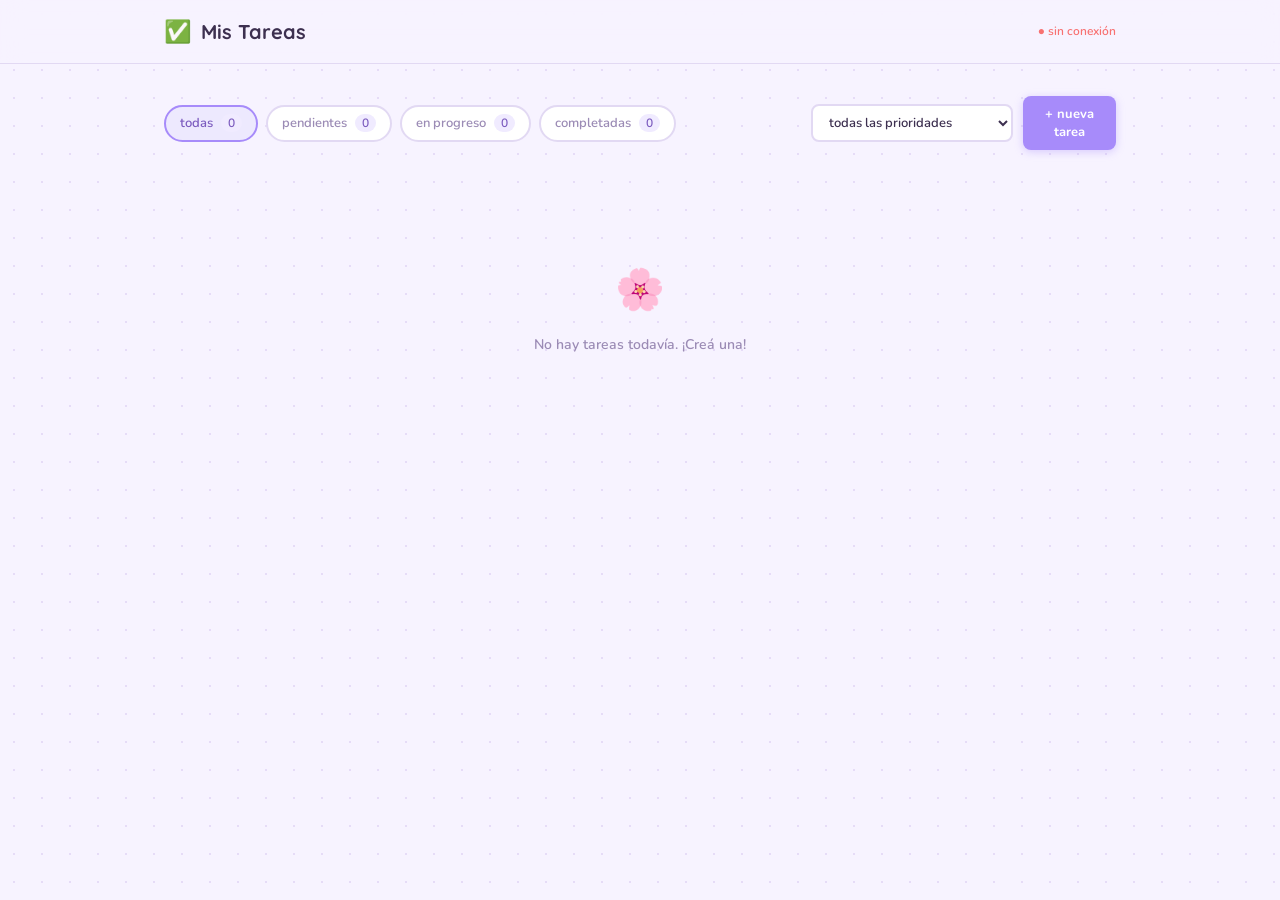
==== frontend/index.html @ ec0c7278 "feat: gestor de tareas fullstack con spring boot y postgresql" ====
<!DOCTYPE html>
<html lang="es">
<head>
    <meta charset="UTF-8" />
    <meta name="viewport" content="width=device-width, initial-scale=1.0" />
    <title>Gestor de Tareas</title>
    <link rel="preconnect" href="https://fonts.googleapis.com" />
    <link rel="preconnect" href="https://fonts.gstatic.com" crossorigin />
    <link href="https://fonts.googleapis.com/css2?family=Nunito:wght@400;500;600;700;800&family=Quicksand:wght@400;500;600;700&display=swap" rel="stylesheet" />
    <link rel="stylesheet" href="style.css" />
</head>
<body>

    <div class="bg-dots"></div>

    <header>
        <div class="header-inner">
            <div class="logo">
                <span class="logo-icon">✅</span>
                <span class="logo-text">Mis Tareas</span>
            </div>
            <div class="header-meta">
                <span class="api-status" id="apiStatus">● conectando...</span>
            </div>
        </div>
    </header>

    <main>
        <!-- Barra de filtros y estadísticas -->
        <section class="topbar">
            <div class="stats" id="statsBar">
                <span class="stat-chip active" data-filter="all">todas <em id="countAll">0</em></span>
                <span class="stat-chip" data-filter="PENDING">pendientes <em id="countPending">0</em></span>
                <span class="stat-chip" data-filter="IN_PROGRESS">en progreso <em id="countInProgress">0</em></span>
                <span class="stat-chip" data-filter="DONE">completadas <em id="countDone">0</em></span>
            </div>
            <div class="filters">
                <select id="filterPriority" class="filter-select">
                    <option value="">todas las prioridades</option>
                    <option value="HIGH">🔴 alta</option>
                    <option value="MEDIUM">🟡 media</option>
                    <option value="LOW">🟢 baja</option>
                </select>
                <button class="btn-new" id="btnOpenModal">+ nueva tarea</button>
            </div>
        </section>

        <!-- Lista de tareas -->
        <section class="task-grid" id="taskGrid">
            <div class="empty-state" id="emptyState">
                <p class="empty-icon">🌸</p>
                <p>No hay tareas todavía. ¡Creá una!</p>
            </div>
        </section>
    </main>

    <!-- Modal crear/editar -->
    <div class="modal-overlay" id="modalOverlay">
        <div class="modal">
            <div class="modal-header">
                <h2 id="modalTitle">Nueva tarea</h2>
                <button class="modal-close" id="btnCloseModal">✕</button>
            </div>
            <div class="modal-body">
                <input type="hidden" id="taskId" />

                <div class="field">
                    <label for="taskTitle">Título <span class="required">*</span></label>
                    <input type="text" id="taskTitle" placeholder="¿Qué hay que hacer?" maxlength="255" />
                </div>

                <div class="field">
                    <label for="taskDescription">Descripción</label>
                    <textarea id="taskDescription" placeholder="Agregá más detalles..." rows="3"></textarea>
                </div>

                <div class="field-row">
                    <div class="field">
                        <label for="taskPriority">Prioridad <span class="required">*</span></label>
                        <select id="taskPriority">
                            <option value="LOW">🟢 Baja</option>
                            <option value="MEDIUM" selected>🟡 Media</option>
                            <option value="HIGH">🔴 Alta</option>
                        </select>
                    </div>
                    <div class="field">
                        <label for="taskStatus">Estado</label>
                        <select id="taskStatus">
                            <option value="PENDING">Pendiente</option>
                            <option value="IN_PROGRESS">En progreso</option>
                            <option value="DONE">Completada</option>
                        </select>
                    </div>
                </div>

                <div class="field">
                    <label for="taskDueDate">Fecha límite</label>
                    <input type="date" id="taskDueDate" />
                </div>

                <div class="error-msg" id="formError"></div>

                <div class="modal-actions">
                    <button class="btn-cancel" id="btnCancel">Cancelar</button>
                    <button class="btn-save" id="btnSave">Guardar tarea</button>
                </div>
            </div>
        </div>
    </div>

    <!-- Modal confirmar eliminación -->
    <div class="modal-overlay" id="deleteOverlay">
        <div class="modal modal-sm">
            <div class="modal-header">
                <h2>¿Eliminar tarea?</h2>
                <button class="modal-close" id="btnCloseDelete">✕</button>
            </div>
            <div class="modal-body">
                <p class="confirm-text">Esta acción no se puede deshacer.</p>
                <div class="modal-actions">
                    <button class="btn-cancel" id="btnCancelDelete">Cancelar</button>
                    <button class="btn-delete" id="btnConfirmDelete">Eliminar</button>
                </div>
            </div>
        </div>
    </div>

    <script src="app.js"></script>
</body>
</html>
---- frontend/style.css ----
/* ===========================
   VARIABLES & RESET
   =========================== */
:root {
    --bg:         #f7f3ff;
    --surface:    #ffffff;
    --surface-2:  #f0ebff;
    --border:     #e2d9f3;
    --border-h:   #c4b0e8;
    --text:       #3d3050;
    --muted:      #9b8bb5;
    --accent:     #a78bfa;
    --accent-dark:#7c5cbf;
    --accent-soft:#ede9fe;
    --red:        #f87171;
    --red-soft:   #fee2e2;
    --yellow:     #fbbf24;
    --yellow-soft:#fef9c3;
    --green:      #34d399;
    --green-soft: #d1fae5;
    --pink:       #f9a8d4;
    --radius:     12px;
    --radius-sm:  8px;
    --sans:       'Nunito', sans-serif;
    --display:    'Quicksand', sans-serif;
    --shadow:     0 2px 12px rgba(167,139,250,.15);
    --shadow-h:   0 4px 20px rgba(167,139,250,.25);
}

*, *::before, *::after { box-sizing: border-box; margin: 0; padding: 0; }

body {
    background: var(--bg);
    color: var(--text);
    font-family: var(--sans);
    font-size: 14px;
    line-height: 1.6;
    min-height: 100vh;
    overflow-x: hidden;
}

/* Fondo con puntitos */
.bg-dots {
    position: fixed;
    inset: 0;
    background-image: radial-gradient(circle, #c4b0e8 1px, transparent 1px);
    background-size: 28px 28px;
    opacity: .35;
    pointer-events: none;
    z-index: 0;
}

/* ===========================
   HEADER
   =========================== */
header {
    position: sticky;
    top: 0;
    z-index: 100;
    border-bottom: 1px solid var(--border);
    background: rgba(247,243,255,.85);
    backdrop-filter: blur(12px);
}

.header-inner {
    max-width: 1000px;
    margin: 0 auto;
    padding: 14px 24px;
    display: flex;
    align-items: center;
    justify-content: space-between;
}

.logo {
    display: flex;
    align-items: center;
    gap: 10px;
    font-family: var(--display);
    font-size: 20px;
    font-weight: 700;
    color: var(--text);
}

.logo-icon { font-size: 22px; }

.api-status {
    font-size: 12px;
    font-weight: 600;
    color: var(--muted);
    transition: color .3s;
}

.api-status.online  { color: var(--green); }
.api-status.offline { color: var(--red); }

/* ===========================
   MAIN LAYOUT
   =========================== */
main {
    position: relative;
    z-index: 1;
    max-width: 1000px;
    margin: 0 auto;
    padding: 32px 24px 80px;
}

/* ===========================
   TOPBAR
   =========================== */
.topbar {
    display: flex;
    align-items: center;
    justify-content: space-between;
    flex-wrap: wrap;
    gap: 16px;
    margin-bottom: 28px;
}

.stats {
    display: flex;
    gap: 8px;
    flex-wrap: wrap;
}

.stat-chip {
    font-size: 13px;
    font-weight: 600;
    padding: 6px 14px;
    border: 2px solid var(--border);
    border-radius: 999px;
    cursor: pointer;
    color: var(--muted);
    background: var(--surface);
    transition: all .2s;
    user-select: none;
}

.stat-chip em {
    font-style: normal;
    background: var(--surface-2);
    padding: 1px 7px;
    border-radius: 999px;
    margin-left: 5px;
    font-size: 12px;
    color: var(--accent-dark);
}

.stat-chip:hover,
.stat-chip.active {
    border-color: var(--accent);
    color: var(--accent-dark);
    background: var(--accent-soft);
}

.filters {
    display: flex;
    gap: 10px;
    align-items: center;
}

.filter-select {
    background: var(--surface);
    border: 2px solid var(--border);
    color: var(--text);
    padding: 7px 12px;
    border-radius: var(--radius-sm);
    font-family: var(--sans);
    font-size: 13px;
    font-weight: 600;
    cursor: pointer;
    outline: none;
    transition: border-color .2s;
}

.filter-select:hover { border-color: var(--accent); }

.btn-new {
    background: var(--accent);
    color: #fff;
    border: none;
    padding: 9px 20px;
    border-radius: var(--radius-sm);
    font-family: var(--sans);
    font-size: 13px;
    font-weight: 700;
    cursor: pointer;
    transition: background .2s, transform .1s, box-shadow .2s;
    box-shadow: 0 2px 8px rgba(167,139,250,.4);
}

.btn-new:hover  { background: var(--accent-dark); box-shadow: var(--shadow-h); }
.btn-new:active { transform: scale(.97); }

/* ===========================
   TASK GRID
   =========================== */
.task-grid {
    display: grid;
    grid-template-columns: repeat(auto-fill, minmax(280px, 1fr));
    gap: 16px;
}

.empty-state {
    grid-column: 1 / -1;
    text-align: center;
    padding: 80px 20px;
    color: var(--muted);
    font-weight: 600;
}

.empty-icon {
    font-size: 40px;
    margin-bottom: 12px;
}

/* Tarjeta de tarea */
.task-card {
    background: var(--surface);
    border: 2px solid var(--border);
    border-radius: var(--radius);
    padding: 20px;
    display: flex;
    flex-direction: column;
    gap: 12px;
    transition: border-color .2s, transform .15s, box-shadow .2s;
    animation: fadeIn .25s ease;
    box-shadow: var(--shadow);
}

.task-card:hover {
    border-color: var(--accent);
    transform: translateY(-3px);
    box-shadow: var(--shadow-h);
}

/* Borde superior según prioridad */
.task-card.priority-HIGH   { border-top: 4px solid var(--red); }
.task-card.priority-MEDIUM { border-top: 4px solid var(--yellow); }
.task-card.priority-LOW    { border-top: 4px solid var(--green); }

.card-header {
    display: flex;
    justify-content: space-between;
    align-items: flex-start;
    gap: 8px;
}

.task-title {
    font-family: var(--display);
    font-size: 15px;
    font-weight: 700;
    line-height: 1.3;
    flex: 1;
    color: var(--text);
}

.task-card.status-DONE .task-title {
    text-decoration: line-through;
    color: var(--muted);
}

.card-actions {
    display: flex;
    gap: 6px;
    flex-shrink: 0;
}

.btn-icon {
    background: var(--surface-2);
    border: 2px solid var(--border);
    color: var(--muted);
    width: 30px;
    height: 30px;
    border-radius: var(--radius-sm);
    cursor: pointer;
    display: flex;
    align-items: center;
    justify-content: center;
    font-size: 13px;
    transition: all .2s;
}

.btn-icon:hover     { border-color: var(--accent); color: var(--accent-dark); background: var(--accent-soft); }
.btn-icon.del:hover { border-color: var(--red); color: var(--red); background: var(--red-soft); }

.task-desc {
    font-size: 13px;
    color: var(--muted);
    line-height: 1.5;
}

.card-footer {
    display: flex;
    justify-content: space-between;
    align-items: center;
    margin-top: auto;
}

.badge {
    font-size: 11px;
    font-weight: 700;
    padding: 3px 10px;
    border-radius: 999px;
    text-transform: uppercase;
    letter-spacing: .4px;
}

.badge-status-PENDING     { background: var(--surface-2); color: var(--muted); }
.badge-status-IN_PROGRESS { background: var(--yellow-soft); color: #92650a; }
.badge-status-DONE        { background: var(--green-soft); color: #065f46; }

.due-date {
    font-size: 12px;
    font-weight: 600;
    color: var(--muted);
}

.due-date.overdue { color: var(--red); }

@keyframes fadeIn {
    from { opacity: 0; transform: translateY(8px); }
    to   { opacity: 1; transform: translateY(0); }
}

/* ===========================
   MODAL
   =========================== */
.modal-overlay {
    display: none;
    position: fixed;
    inset: 0;
    background: rgba(61,48,80,.4);
    backdrop-filter: blur(6px);
    z-index: 200;
    align-items: center;
    justify-content: center;
    padding: 20px;
}

.modal-overlay.open { display: flex; }

.modal {
    background: var(--surface);
    border: 2px solid var(--border);
    border-radius: 16px;
    width: 100%;
    max-width: 480px;
    box-shadow: 0 8px 40px rgba(167,139,250,.25);
    animation: slideUp .2s ease;
}

.modal-sm { max-width: 360px; }

@keyframes slideUp {
    from { opacity: 0; transform: translateY(20px); }
    to   { opacity: 1; transform: translateY(0); }
}

.modal-header {
    display: flex;
    justify-content: space-between;
    align-items: center;
    padding: 22px 24px 0;
}

.modal-header h2 {
    font-family: var(--display);
    font-size: 20px;
    font-weight: 700;
    color: var(--text);
}

.modal-close {
    background: var(--surface-2);
    border: 2px solid var(--border);
    color: var(--muted);
    font-size: 14px;
    cursor: pointer;
    width: 32px;
    height: 32px;
    display: flex;
    align-items: center;
    justify-content: center;
    border-radius: var(--radius-sm);
    transition: all .2s;
}

.modal-close:hover { border-color: var(--accent); color: var(--accent-dark); }

.modal-body {
    padding: 20px 24px 24px;
    display: flex;
    flex-direction: column;
    gap: 16px;
}

.field { display: flex; flex-direction: column; gap: 6px; }
.field-row { display: grid; grid-template-columns: 1fr 1fr; gap: 12px; }

label {
    font-size: 12px;
    font-weight: 700;
    color: var(--muted);
    text-transform: uppercase;
    letter-spacing: .5px;
}

.required { color: var(--accent); }

input[type="text"],
input[type="date"],
textarea,
select {
    background: var(--bg);
    border: 2px solid var(--border);
    color: var(--text);
    padding: 10px 12px;
    border-radius: var(--radius-sm);
    font-family: var(--sans);
    font-size: 14px;
    font-weight: 500;
    outline: none;
    transition: border-color .2s, box-shadow .2s;
    width: 100%;
}

input:focus, textarea:focus, select:focus {
    border-color: var(--accent);
    box-shadow: 0 0 0 3px rgba(167,139,250,.2);
}

textarea { resize: vertical; }

.error-msg {
    font-size: 12px;
    font-weight: 600;
    color: var(--red);
    min-height: 18px;
}

.modal-actions {
    display: flex;
    gap: 10px;
    justify-content: flex-end;
}

.btn-cancel {
    background: var(--surface-2);
    border: 2px solid var(--border);
    color: var(--muted);
    padding: 9px 18px;
    border-radius: var(--radius-sm);
    font-family: var(--sans);
    font-size: 13px;
    font-weight: 700;
    cursor: pointer;
    transition: all .2s;
}

.btn-cancel:hover { border-color: var(--accent); color: var(--accent-dark); }

.btn-save {
    background: var(--accent);
    color: #fff;
    border: none;
    padding: 9px 20px;
    border-radius: var(--radius-sm);
    font-family: var(--sans);
    font-size: 13px;
    font-weight: 700;
    cursor: pointer;
    transition: background .2s;
    box-shadow: 0 2px 8px rgba(167,139,250,.35);
}

.btn-save:hover    { background: var(--accent-dark); }
.btn-save:disabled { opacity: .5; cursor: not-allowed; }

.btn-delete {
    background: var(--red);
    color: #fff;
    border: none;
    padding: 9px 20px;
    border-radius: var(--radius-sm);
    font-family: var(--sans);
    font-size: 13px;
    font-weight: 700;
    cursor: pointer;
    transition: opacity .2s;
}

.btn-delete:hover { opacity: .85; }

.confirm-text {
    color: var(--muted);
    font-size: 13px;
    font-weight: 500;
}

/* ===========================
   RESPONSIVE
   =========================== */
@media (max-width: 600px) {
    .topbar { flex-direction: column; align-items: flex-start; }
    .field-row { grid-template-columns: 1fr; }
}
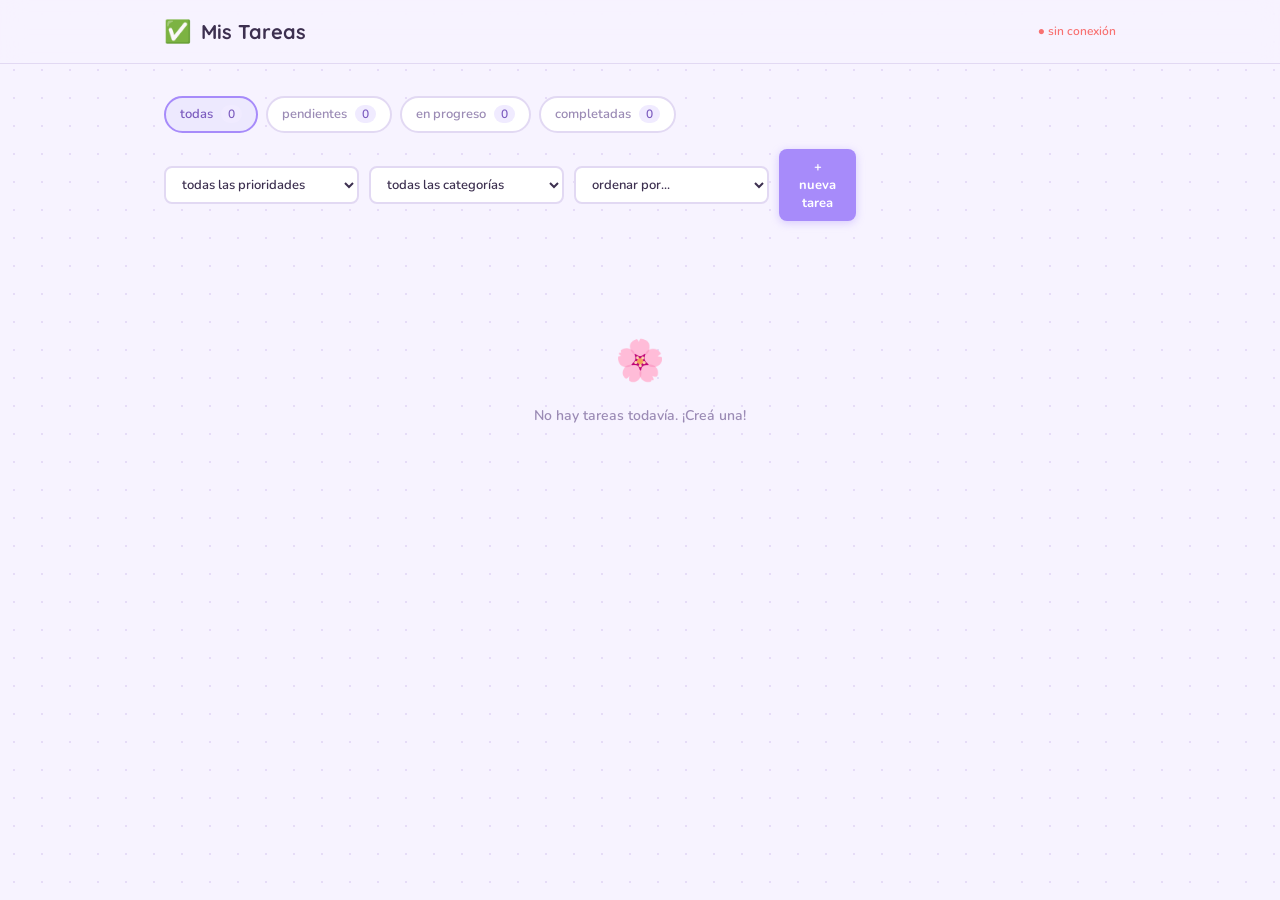
==== commit 677e2ed4: "feat: agrega categorías a las tareas" ====
--- a/frontend/index.html
+++ b/frontend/index.html
@@ -40,6 +40,16 @@
                     <option value="HIGH">🔴 alta</option>
                     <option value="MEDIUM">🟡 media</option>
                     <option value="LOW">🟢 baja</option>
+                </select>
+                <select id="filterCategory" class="filter-select">
+                    <option value="">todas las categorías</option>
+                </select>
+                <select id="sortOrder" class="filter-select">
+                    <option value="">ordenar por...</option>
+                    <option value="priority">prioridad (alta primero)</option>
+                    <option value="dueDate">fecha límite (más próxima)</option>
+                    <option value="status">estado</option>
+                    <option value="recent">más reciente primero</option>
                 </select>
                 <button class="btn-new" id="btnOpenModal">+ nueva tarea</button>
             </div>
@@ -93,9 +103,17 @@
                     </div>
                 </div>
 
-                <div class="field">
-                    <label for="taskDueDate">Fecha límite</label>
-                    <input type="date" id="taskDueDate" />
+                <div class="field-row">
+                    <div class="field">
+                        <label for="taskCategory">Categoría</label>
+                        <select id="taskCategory">
+                            <option value="">Sin categoría</option>
+                        </select>
+                    </div>
+                    <div class="field">
+                        <label for="taskDueDate">Fecha límite</label>
+                        <input type="date" id="taskDueDate" />
+                    </div>
                 </div>
 
                 <div class="error-msg" id="formError"></div>
--- a/frontend/style.css
+++ b/frontend/style.css
@@ -1,6 +1,4 @@
-/* ===========================
-   VARIABLES & RESET
-   =========================== */
+/* VARIABLES & RESET */
 :root {
     --bg:         #f7f3ff;
     --surface:    #ffffff;
@@ -39,7 +37,7 @@
     overflow-x: hidden;
 }
 
-/* Fondo con puntitos */
+/* Fondo */
 .bg-dots {
     position: fixed;
     inset: 0;
@@ -50,9 +48,7 @@
     z-index: 0;
 }
 
-/* ===========================
-   HEADER
-   =========================== */
+/* HEADER */
 header {
     position: sticky;
     top: 0;
@@ -93,9 +89,7 @@
 .api-status.online  { color: var(--green); }
 .api-status.offline { color: var(--red); }
 
-/* ===========================
-   MAIN LAYOUT
-   =========================== */
+/* MAIN LAYOUT */
 main {
     position: relative;
     z-index: 1;
@@ -104,9 +98,7 @@
     padding: 32px 24px 80px;
 }
 
-/* ===========================
-   TOPBAR
-   =========================== */
+/* TOPBAR */
 .topbar {
     display: flex;
     align-items: center;
@@ -191,9 +183,7 @@
 .btn-new:hover  { background: var(--accent-dark); box-shadow: var(--shadow-h); }
 .btn-new:active { transform: scale(.97); }
 
-/* ===========================
-   TASK GRID
-   =========================== */
+/* TASK GRID */
 .task-grid {
     display: grid;
     grid-template-columns: repeat(auto-fill, minmax(280px, 1fr));
@@ -322,9 +312,7 @@
     to   { opacity: 1; transform: translateY(0); }
 }
 
-/* ===========================
-   MODAL
-   =========================== */
+/* MODAL */
 .modal-overlay {
     display: none;
     position: fixed;
@@ -497,9 +485,7 @@
     font-weight: 500;
 }
 
-/* ===========================
-   RESPONSIVE
-   =========================== */
+/* RESPONSIVE */
 @media (max-width: 600px) {
     .topbar { flex-direction: column; align-items: flex-start; }
     .field-row { grid-template-columns: 1fr; }
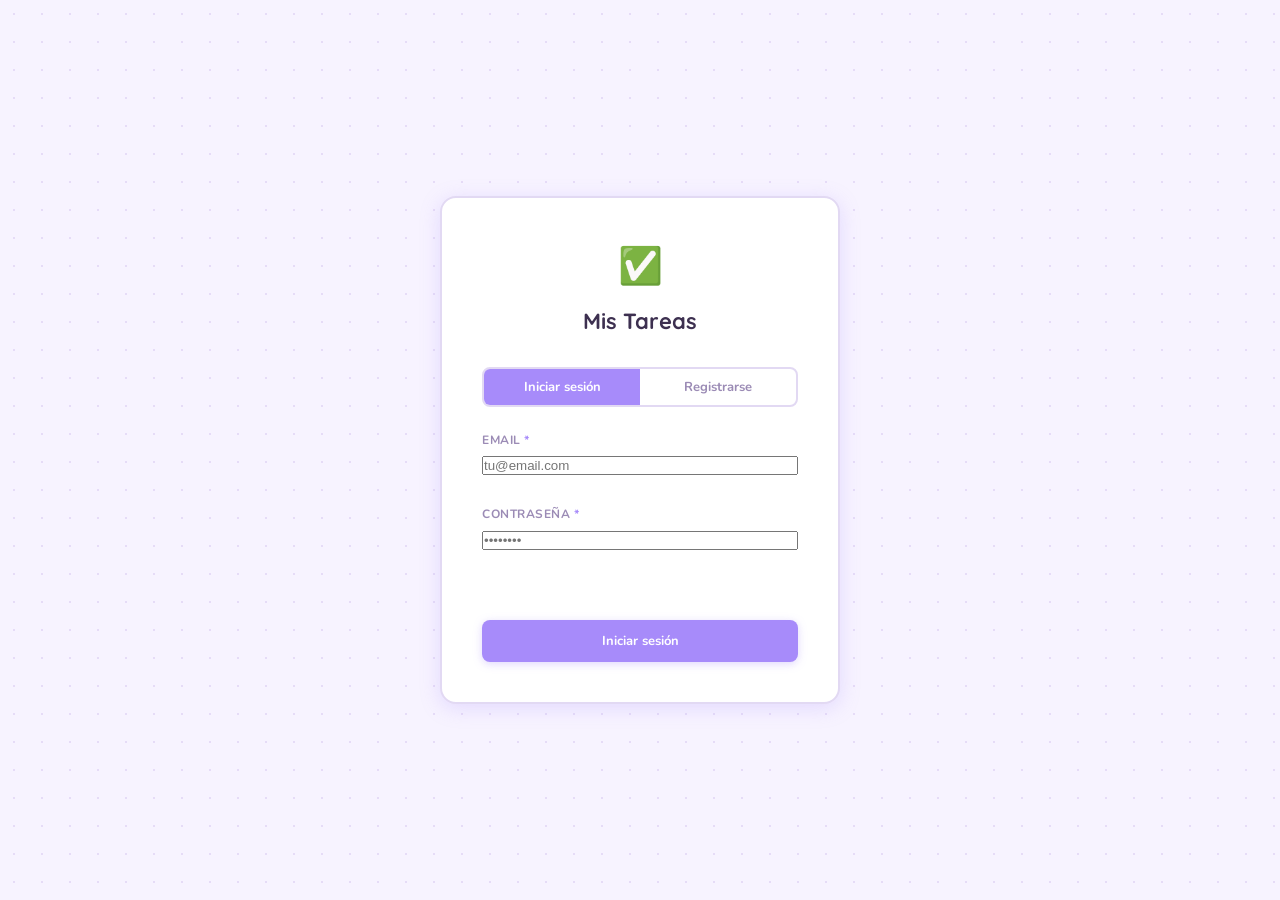
==== commit 6c17a369: "feat: agrega login y autenticación con JWT" ====
--- a/frontend/index.html
+++ b/frontend/index.html
@@ -21,12 +21,12 @@
             </div>
             <div class="header-meta">
                 <span class="api-status" id="apiStatus">● conectando...</span>
+                <button class="btn-logout" id="btnLogout">Cerrar sesión</button>
             </div>
         </div>
     </header>
 
     <main>
-        <!-- Barra de filtros y estadísticas -->
         <section class="topbar">
             <div class="stats" id="statsBar">
                 <span class="stat-chip active" data-filter="all">todas <em id="countAll">0</em></span>
@@ -55,7 +55,6 @@
             </div>
         </section>
 
-        <!-- Lista de tareas -->
         <section class="task-grid" id="taskGrid">
             <div class="empty-state" id="emptyState">
                 <p class="empty-icon">🌸</p>
@@ -64,7 +63,7 @@
         </section>
     </main>
 
-    <!-- Modal crear/editar -->
+    <!-- Modal crear/editar tarea -->
     <div class="modal-overlay" id="modalOverlay">
         <div class="modal">
             <div class="modal-header">
@@ -126,6 +125,25 @@
         </div>
     </div>
 
+    <!-- Modal comentarios -->
+    <div class="modal-overlay" id="commentsOverlay">
+        <div class="modal modal-comments">
+            <div class="modal-header">
+                <h2 id="commentModalTitle">Comentarios</h2>
+                <button class="modal-close" id="btnCloseComments">✕</button>
+            </div>
+            <div class="modal-body">
+                <div class="comments-list" id="commentsList">
+                    <p class="no-comments">No hay comentarios todavía.</p>
+                </div>
+                <div class="comment-input-area">
+                    <textarea id="newCommentContent" placeholder="Escribí un comentario..." rows="2"></textarea>
+                    <button class="btn-save" id="btnAddComment">Agregar</button>
+                </div>
+            </div>
+        </div>
+    </div>
+
     <!-- Modal confirmar eliminación -->
     <div class="modal-overlay" id="deleteOverlay">
         <div class="modal modal-sm">
--- a/frontend/style.css
+++ b/frontend/style.css
@@ -490,3 +490,22 @@
     .topbar { flex-direction: column; align-items: flex-start; }
     .field-row { grid-template-columns: 1fr; }
 }
+
+.btn-logout {
+    background: none;
+    border: 2px solid var(--border);
+    color: var(--muted);
+    padding: 6px 14px;
+    border-radius: var(--radius-sm);
+    font-family: var(--sans);
+    font-size: 12px;
+    font-weight: 700;
+    cursor: pointer;
+    transition: all .2s;
+    margin-left: 12px;
+}
+
+.btn-logout:hover {
+    border-color: var(--red);
+    color: var(--red);
+}
